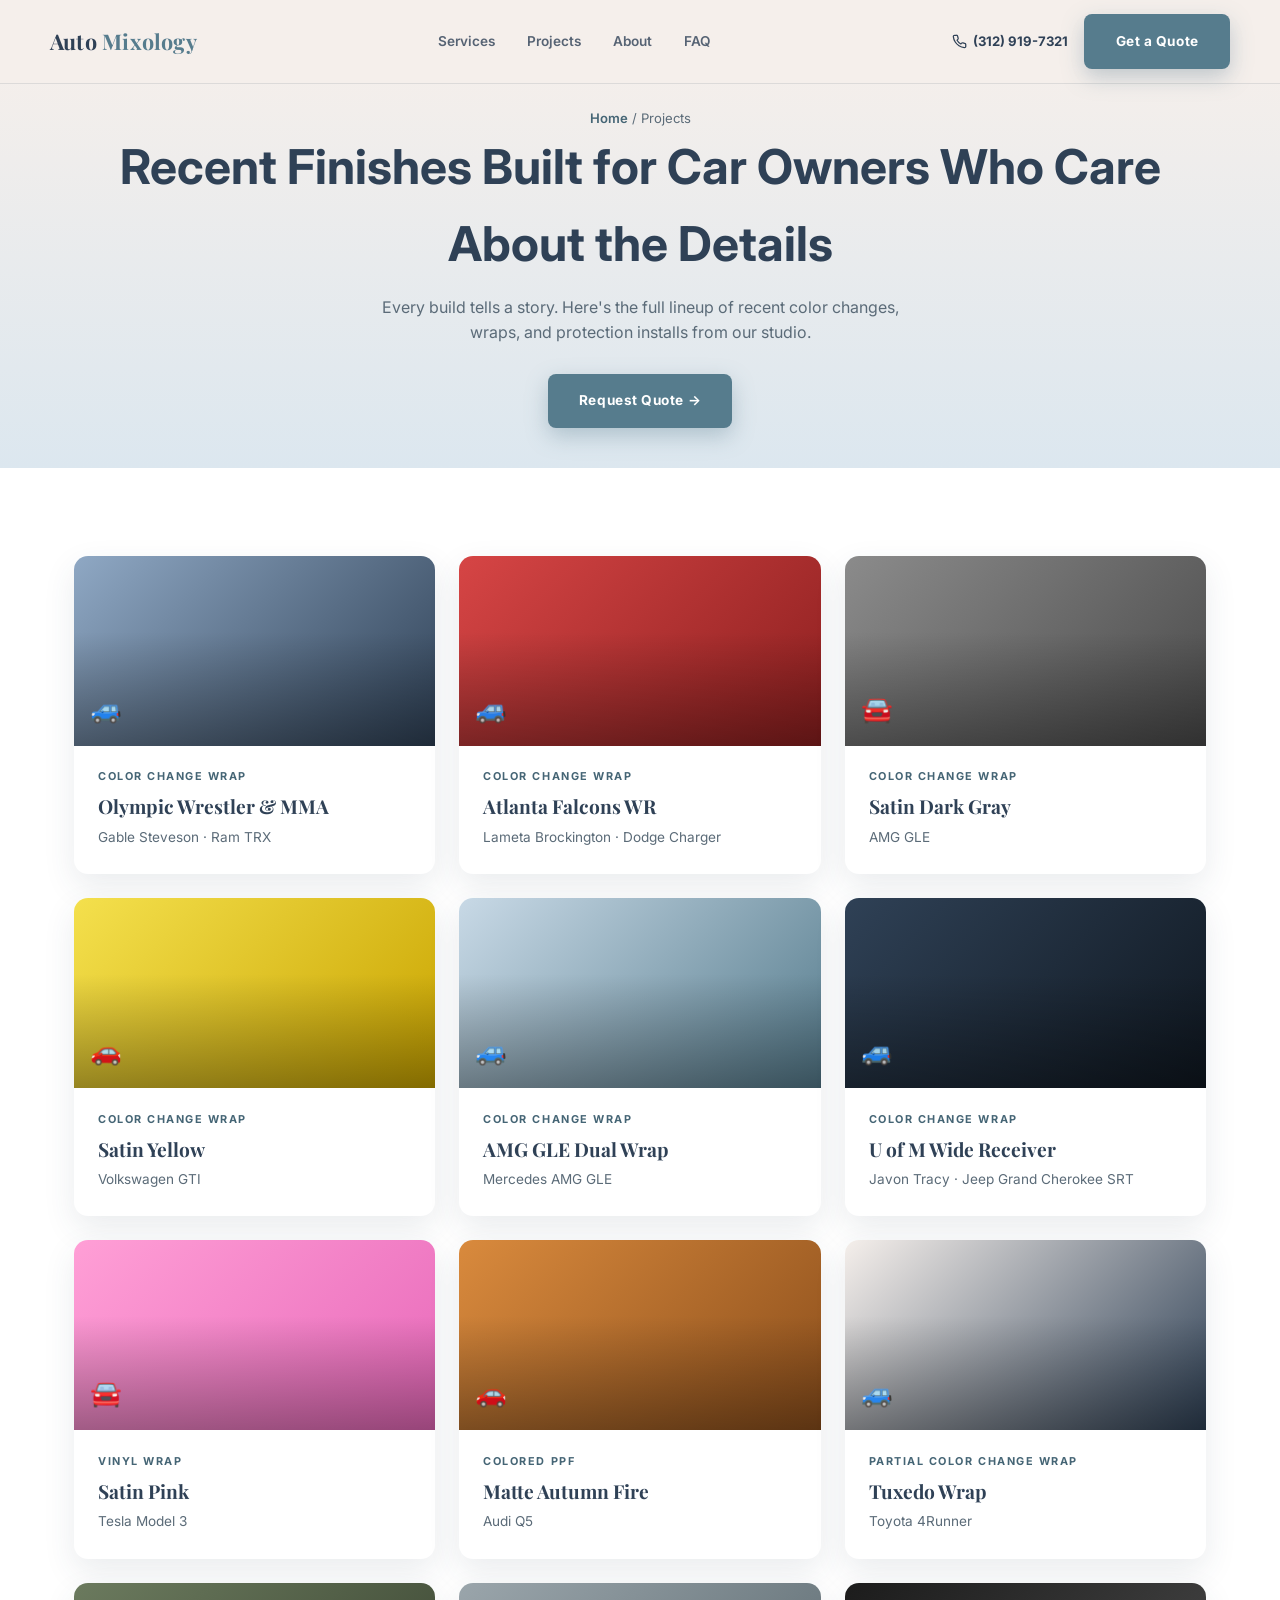
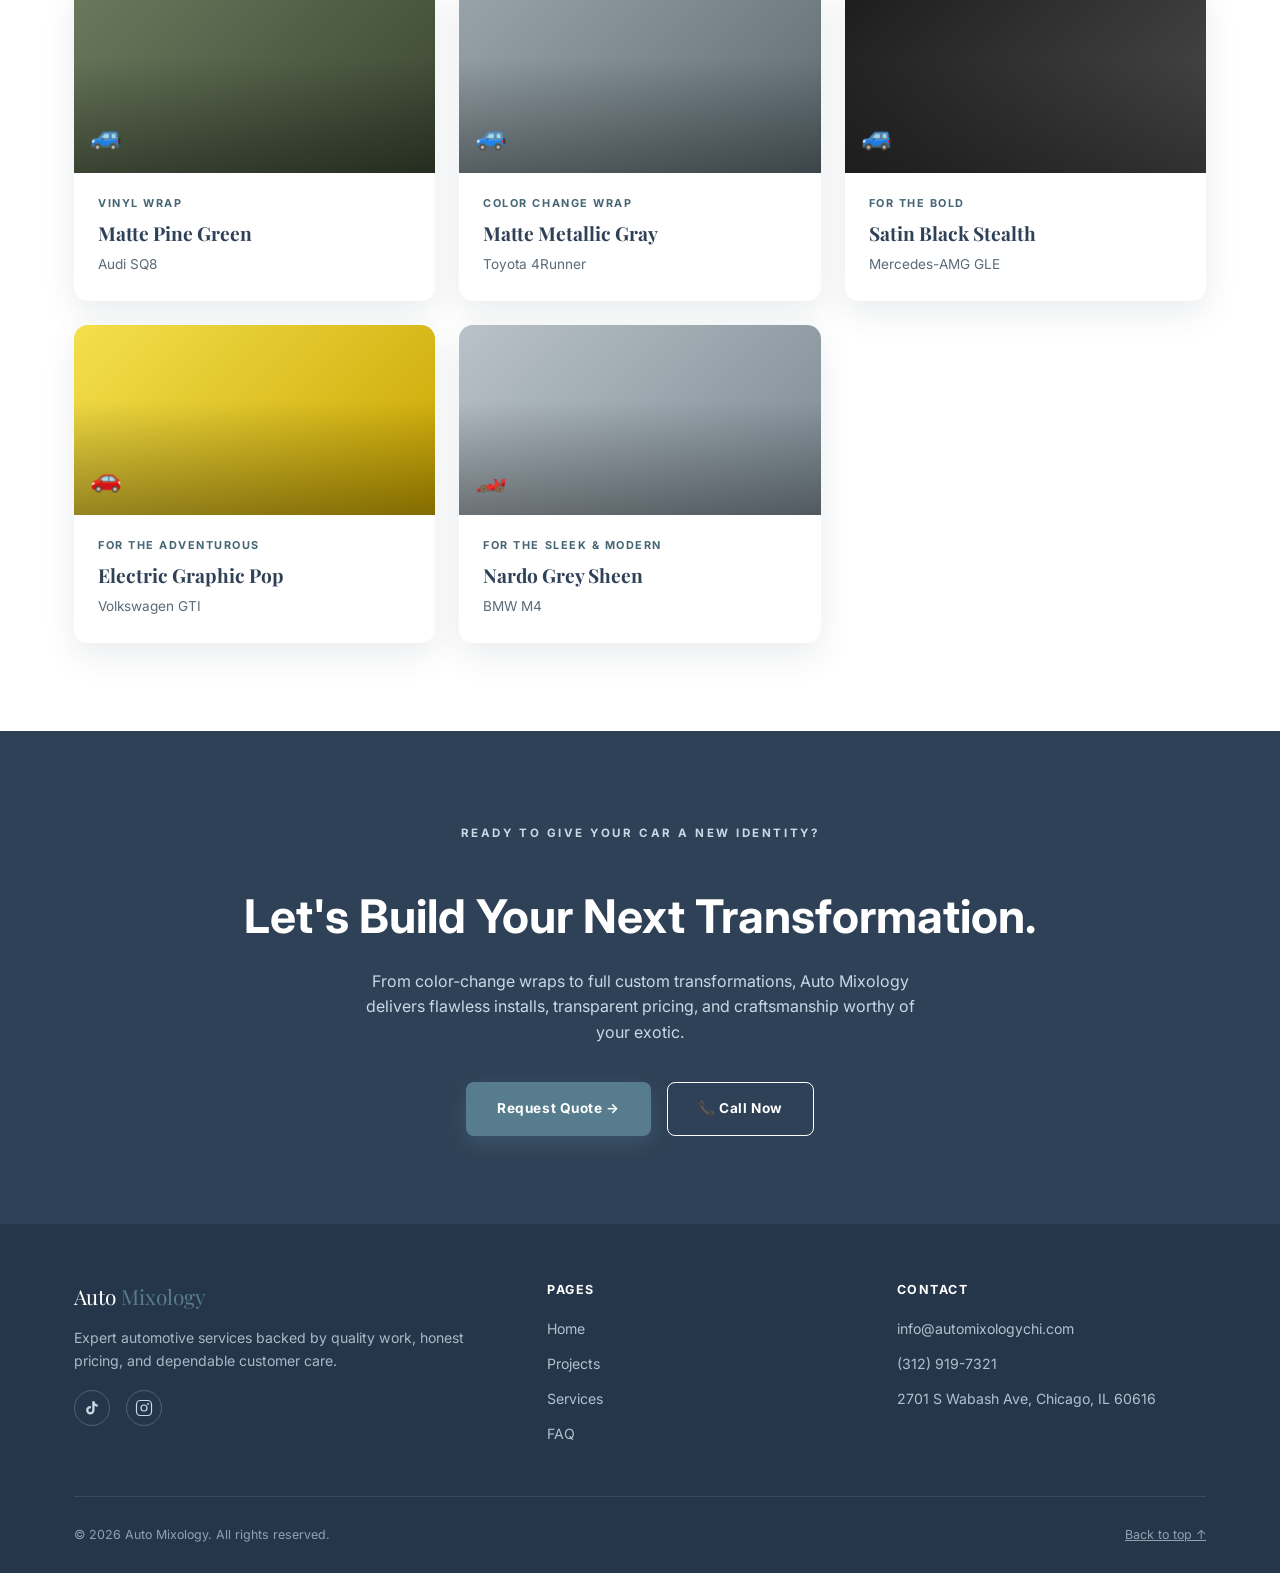
==== projects.html @ a9b752bf "Rebuild landing page to match real brand + add project gallery Replaces the dark neon-themed single " ====
<!DOCTYPE html>
<html lang="en">
<head>
<meta charset="UTF-8" />
<meta name="viewport" content="width=device-width, initial-scale=1.0" />
<title>Completed Projects — Auto Mixology | Chicago, IL</title>
<meta name="description" content="Browse Auto Mixology's completed vehicle transformations — vinyl wraps, colored PPF, chrome wraps, and paint protection film in Chicago, IL." />
<link rel="preconnect" href="https://fonts.googleapis.com" />
<link rel="preconnect" href="https://fonts.gstatic.com" crossorigin />
<link href="https://fonts.googleapis.com/css2?family=Playfair+Display:ital,wght@0,600;0,700;1,600&family=Inter:wght@400;500;600;700&display=swap" rel="stylesheet" />
<link rel="stylesheet" href="assets/style.css" />
</head>
<body>

<!-- ═══════════════════════════════ NAV ═══════════════════════════════ -->
<nav class="nav" aria-label="Main navigation">
  <div class="container nav__inner">
    <a href="index.html#top" class="nav__logo">Auto <span>Mixology</span></a>
    <div class="nav__links">
      <a href="index.html#services">Services</a>
      <a href="projects.html">Projects</a>
      <a href="index.html#about">About</a>
      <a href="index.html#faq">FAQ</a>
    </div>
    <div class="nav__actions">
      <a href="tel:+13129197321" class="nav__phone">
        <svg width="15" height="15" viewBox="0 0 24 24" fill="none" stroke="currentColor" stroke-width="2" stroke-linecap="round" stroke-linejoin="round"><path d="M22 16.92v3a2 2 0 0 1-2.18 2 19.79 19.79 0 0 1-8.63-3.07 19.5 19.5 0 0 1-6-6 19.79 19.79 0 0 1-3.07-8.67A2 2 0 0 1 4.11 2h3a2 2 0 0 1 2 1.72c.127.96.361 1.903.7 2.81a2 2 0 0 1-.45 2.11L8.09 9.91a16 16 0 0 0 6 6l1.27-1.27a2 2 0 0 1 2.11-.45c.907.339 1.85.573 2.81.7A2 2 0 0 1 22 16.92z"/></svg>
        <span>(312) 919-7321</span>
      </a>
      <a href="https://tally.so/r/Bz9Z1N" data-tally-open="Bz9Z1N" data-tally-layout="modal" data-tally-width="500" class="btn btn-primary">Get a Quote</a>
      <button class="nav__toggle" aria-label="Toggle menu">
        <svg width="24" height="24" viewBox="0 0 24 24" fill="none" stroke="currentColor" stroke-width="2" stroke-linecap="round"><line x1="3" y1="6" x2="21" y2="6"/><line x1="3" y1="12" x2="21" y2="12"/><line x1="3" y1="18" x2="21" y2="18"/></svg>
      </button>
    </div>
  </div>
  <div class="mobile-menu">
    <a href="index.html#services">Services</a>
    <a href="projects.html">Projects</a>
    <a href="index.html#about">About</a>
    <a href="index.html#faq">FAQ</a>
    <a href="tel:+13129197321">(312) 919-7321</a>
    <a href="https://tally.so/r/Bz9Z1N" data-tally-open="Bz9Z1N" data-tally-layout="modal" data-tally-width="500" class="btn btn-primary btn-block">Get a Quote</a>
  </div>
</nav>

<!-- ═══════════════════════════════ PAGE HEADER ═══════════════════════════════ -->
<header class="page-header">
  <div class="container">
    <p class="breadcrumb"><a href="index.html">Home</a> / Projects</p>
    <h1>Recent Finishes Built for Car Owners Who Care About the Details</h1>
    <p>Every build tells a story. Here's the full lineup of recent color changes, wraps, and protection installs from our studio.</p>
    <a href="https://tally.so/r/Bz9Z1N" data-tally-open="Bz9Z1N" data-tally-layout="modal" data-tally-width="500" class="btn btn-primary" style="margin-top:1.75rem;">Request Quote →</a>
  </div>
</header>

<!-- ═══════════════════════════════ FULL PROJECT GRID ═══════════════════════════════ -->
<section class="bg-white">
  <div class="container">
    <div class="projects__grid">

      <div class="project-card fade-up">
        <div class="project-card__swatch" style="background:linear-gradient(135deg,#8FA8C4,#2F4156);"><span class="project-card__tag-icon">🚙</span></div>
        <div class="project-card__body">
          <p class="project-card__eyebrow">Color Change Wrap</p>
          <h3 class="project-card__title">Olympic Wrestler &amp; MMA</h3>
          <p class="project-card__vehicle">Gable Steveson · Ram TRX</p>
        </div>
      </div>

      <div class="project-card fade-up">
        <div class="project-card__swatch" style="background:linear-gradient(135deg,#D64545,#8C1F1F);"><span class="project-card__tag-icon">🚙</span></div>
        <div class="project-card__body">
          <p class="project-card__eyebrow">Color Change Wrap</p>
          <h3 class="project-card__title">Atlanta Falcons WR</h3>
          <p class="project-card__vehicle">Lameta Brockington · Dodge Charger</p>
        </div>
      </div>

      <div class="project-card fade-up">
        <div class="project-card__swatch" style="background:linear-gradient(135deg,#8B8B8B,#4A4A4A);"><span class="project-card__tag-icon">🚘</span></div>
        <div class="project-card__body">
          <p class="project-card__eyebrow">Color Change Wrap</p>
          <h3 class="project-card__title">Satin Dark Gray</h3>
          <p class="project-card__vehicle">AMG GLE</p>
        </div>
      </div>

      <div class="project-card fade-up">
        <div class="project-card__swatch" style="background:linear-gradient(135deg,#F4E04D,#C9A400);"><span class="project-card__tag-icon">🚗</span></div>
        <div class="project-card__body">
          <p class="project-card__eyebrow">Color Change Wrap</p>
          <h3 class="project-card__title">Satin Yellow</h3>
          <p class="project-card__vehicle">Volkswagen GTI</p>
        </div>
      </div>

      <div class="project-card fade-up">
        <div class="project-card__swatch" style="background:linear-gradient(135deg,#C8D9E6,#567C8D);"><span class="project-card__tag-icon">🚙</span></div>
        <div class="project-card__body">
          <p class="project-card__eyebrow">Color Change Wrap</p>
          <h3 class="project-card__title">AMG GLE Dual Wrap</h3>
          <p class="project-card__vehicle">Mercedes AMG GLE</p>
        </div>
      </div>

      <div class="project-card fade-up">
        <div class="project-card__swatch" style="background:linear-gradient(135deg,#2F4156,#0F1720);"><span class="project-card__tag-icon">🚙</span></div>
        <div class="project-card__body">
          <p class="project-card__eyebrow">Color Change Wrap</p>
          <h3 class="project-card__title">U of M Wide Receiver</h3>
          <p class="project-card__vehicle">Javon Tracy · Jeep Grand Cherokee SRT</p>
        </div>
      </div>

      <div class="project-card fade-up">
        <div class="project-card__swatch" style="background:linear-gradient(135deg,#FF9FD6,#E869BA);"><span class="project-card__tag-icon">🚘</span></div>
        <div class="project-card__body">
          <p class="project-card__eyebrow">Vinyl Wrap</p>
          <h3 class="project-card__title">Satin Pink</h3>
          <p class="project-card__vehicle">Tesla Model 3</p>
        </div>
      </div>

      <div class="project-card fade-up">
        <div class="project-card__swatch" style="background:linear-gradient(135deg,#D98A3D,#8C4F1C);"><span class="project-card__tag-icon">🚗</span></div>
        <div class="project-card__body">
          <p class="project-card__eyebrow">Colored PPF</p>
          <h3 class="project-card__title">Matte Autumn Fire</h3>
          <p class="project-card__vehicle">Audi Q5</p>
        </div>
      </div>

      <div class="project-card fade-up">
        <div class="project-card__swatch" style="background:linear-gradient(135deg,#F5EFEB,#2F4156);"><span class="project-card__tag-icon">🚙</span></div>
        <div class="project-card__body">
          <p class="project-card__eyebrow">Partial Color Change Wrap</p>
          <h3 class="project-card__title">Tuxedo Wrap</h3>
          <p class="project-card__vehicle">Toyota 4Runner</p>
        </div>
      </div>

      <div class="project-card fade-up">
        <div class="project-card__swatch" style="background:linear-gradient(135deg,#6B7A5E,#3A4531);"><span class="project-card__tag-icon">🚙</span></div>
        <div class="project-card__body">
          <p class="project-card__eyebrow">Vinyl Wrap</p>
          <h3 class="project-card__title">Matte Pine Green</h3>
          <p class="project-card__vehicle">Audi SQ8</p>
        </div>
      </div>

      <div class="project-card fade-up">
        <div class="project-card__swatch" style="background:linear-gradient(135deg,#9AA5AB,#5C6A70);"><span class="project-card__tag-icon">🚙</span></div>
        <div class="project-card__body">
          <p class="project-card__eyebrow">Color Change Wrap</p>
          <h3 class="project-card__title">Matte Metallic Gray</h3>
          <p class="project-card__vehicle">Toyota 4Runner</p>
        </div>
      </div>

      <div class="project-card fade-up">
        <div class="project-card__swatch" style="background:linear-gradient(135deg,#1c1c1c,#4a4a4a);"><span class="project-card__tag-icon">🚙</span></div>
        <div class="project-card__body">
          <p class="project-card__eyebrow">For the Bold</p>
          <h3 class="project-card__title">Satin Black Stealth</h3>
          <p class="project-card__vehicle">Mercedes-AMG GLE</p>
        </div>
      </div>

      <div class="project-card fade-up">
        <div class="project-card__swatch" style="background:linear-gradient(135deg,#F4E04D,#C9A400);"><span class="project-card__tag-icon">🚗</span></div>
        <div class="project-card__body">
          <p class="project-card__eyebrow">For the Adventurous</p>
          <h3 class="project-card__title">Electric Graphic Pop</h3>
          <p class="project-card__vehicle">Volkswagen GTI</p>
        </div>
      </div>

      <div class="project-card fade-up">
        <div class="project-card__swatch" style="background:linear-gradient(135deg,#B9C2C8,#7C8A93);"><span class="project-card__tag-icon">🏎️</span></div>
        <div class="project-card__body">
          <p class="project-card__eyebrow">For the Sleek &amp; Modern</p>
          <h3 class="project-card__title">Nardo Grey Sheen</h3>
          <p class="project-card__vehicle">BMW M4</p>
        </div>
      </div>

    </div>
  </div>
</section>

<!-- ═══════════════════════════════ FINAL CTA ═══════════════════════════════ -->
<section class="final-cta">
  <div class="container">
    <p class="eyebrow eyebrow--on-dark fade-up">Ready to Give Your Car a New Identity?</p>
    <h2 class="fade-up">Let's Build Your Next Transformation.</h2>
    <p class="fade-up">From color-change wraps to full custom transformations, Auto Mixology delivers flawless installs, transparent pricing, and craftsmanship worthy of your exotic.</p>
    <div class="final-cta__actions fade-up">
      <a href="https://tally.so/r/Bz9Z1N" data-tally-open="Bz9Z1N" data-tally-layout="modal" data-tally-width="500" class="btn btn-primary">Request Quote →</a>
      <a href="tel:+13129197321" class="btn btn-outline--light">📞 Call Now</a>
    </div>
  </div>
</section>

<!-- ═══════════════════════════════ FOOTER ═══════════════════════════════ -->
<footer class="footer">
  <div class="container">
    <div class="footer__grid">
      <div>
        <div class="footer__logo">Auto <span>Mixology</span></div>
        <p>Expert automotive services backed by quality work, honest pricing, and dependable customer care.</p>
        <div class="footer__social">
          <a href="#" aria-label="Auto Mixology on TikTok">
            <svg width="16" height="18" viewBox="0 0 24 24" fill="currentColor"><path d="M19.59 6.69a4.83 4.83 0 01-3.77-4.25V2h-3.45v13.67a2.89 2.89 0 01-2.88 2.5 2.89 2.89 0 01-2.89-2.89 2.89 2.89 0 012.89-2.89c.28 0 .54.04.79.1V9.01a6.32 6.32 0 00-.79-.05 6.34 6.34 0 00-6.34 6.34 6.34 6.34 0 006.34 6.34 6.34 6.34 0 006.33-6.34V8.69a8.18 8.18 0 004.78 1.52V6.76a4.85 4.85 0 01-1.01-.07z"/></svg>
          </a>
          <a href="#" aria-label="Auto Mixology on Instagram">
            <svg width="18" height="18" viewBox="0 0 24 24" fill="none" stroke="currentColor" stroke-width="1.6" stroke-linecap="round" stroke-linejoin="round"><rect x="2" y="2" width="20" height="20" rx="5" ry="5"/><circle cx="12" cy="12" r="4"/><circle cx="17.5" cy="6.5" r="0.5" fill="currentColor"/></svg>
          </a>
        </div>
      </div>
      <div>
        <h4>Pages</h4>
        <ul>
          <li><a href="index.html#top">Home</a></li>
          <li><a href="projects.html">Projects</a></li>
          <li><a href="index.html#services">Services</a></li>
          <li><a href="index.html#faq">FAQ</a></li>
        </ul>
      </div>
      <div>
        <h4>Contact</h4>
        <ul>
          <li><a href="mailto:info@automixologychi.com">info@automixologychi.com</a></li>
          <li><a href="tel:+13129197321">(312) 919-7321</a></li>
          <li><a href="https://maps.google.com/?q=2701+S+Wabash+Ave,+Chicago,+IL+60616" target="_blank" rel="noopener">2701 S Wabash Ave, Chicago, IL 60616</a></li>
        </ul>
      </div>
    </div>
    <div class="footer__bottom">
      <span>© 2026 Auto Mixology. All rights reserved.</span>
      <a href="index.html#top">Back to top ↑</a>
    </div>
  </div>
</footer>

<script async src="https://tally.so/widgets/embed.js"></script>
<script src="assets/script.js"></script>
</body>
</html>
---- assets/style.css ----
/* ═══════════════════════════════════════════════════════════
   AUTO MIXOLOGY — SHARED STYLES
   Palette: Navy #2F4156 · Teal #567C8D · Beige #F5EFEB · Sky #C8D9E6
═══════════════════════════════════════════════════════════ */

:root {
  --navy:       #2F4156;
  --navy-2:     #26364A;
  --teal:       #567C8D;
  --teal-dark:  #456575;
  --beige:      #F5EFEB;
  --sky:        #C8D9E6;
  --sky-2:      #DCE7EF;
  --white:      #FFFFFF;
  --text:       #22303F;
  --text-muted: #5B6B78;
  --border:     rgba(47, 65, 86, 0.12);
  --radius:     14px;
  --radius-sm:  8px;
  --shadow:     0 12px 32px rgba(47, 65, 86, 0.10);
  --shadow-lg:  0 24px 60px rgba(47, 65, 86, 0.18);
  --transition: 0.25s ease;
}

* , *::before, *::after { box-sizing: border-box; margin: 0; padding: 0; }

html { scroll-behavior: smooth; }

body {
  background: var(--beige);
  color: var(--text);
  font-family: 'Inter', sans-serif;
  line-height: 1.6;
  overflow-x: hidden;
}

img { display: block; max-width: 100%; }
a { color: inherit; text-decoration: none; }
button { cursor: pointer; font-family: inherit; }
ul { list-style: none; }

.container {
  max-width: 1180px;
  margin: 0 auto;
  padding: 0 1.5rem;
}

.serif {
  font-family: 'Playfair Display', serif;
}

.eyebrow {
  display: inline-block;
  font-size: 0.72rem;
  font-weight: 700;
  letter-spacing: 0.22em;
  text-transform: uppercase;
  color: var(--teal-dark);
  margin-bottom: 0.9rem;
}

.eyebrow--on-dark { color: var(--sky); }

@media (prefers-reduced-motion: reduce) {
  *, *::before, *::after {
    animation-duration: 0.01ms !important;
    transition-duration: 0.01ms !important;
  }
  html { scroll-behavior: auto; }
}

/* ─── BUTTONS ──────────────────────────────────────────── */
.btn {
  display: inline-flex;
  align-items: center;
  justify-content: center;
  gap: 0.5rem;
  font-weight: 700;
  font-size: 0.85rem;
  letter-spacing: 0.04em;
  padding: 0.95rem 1.9rem;
  border-radius: var(--radius-sm);
  border: 1px solid transparent;
  transition: transform var(--transition), box-shadow var(--transition), background var(--transition), color var(--transition);
  white-space: nowrap;
}

.btn-primary {
  background: var(--teal);
  color: var(--white);
  box-shadow: 0 8px 22px rgba(86, 124, 141, 0.35);
}

.btn-primary:hover { background: var(--teal-dark); transform: translateY(-2px); box-shadow: 0 12px 28px rgba(86,124,141,0.42); }

.btn-outline {
  background: transparent;
  border-color: var(--navy);
  color: var(--navy);
}

.btn-outline:hover { background: var(--navy); color: var(--white); transform: translateY(-2px); }

.btn-outline--light {
  border-color: var(--white);
  color: var(--white);
}

.btn-outline--light:hover { background: var(--white); color: var(--navy); }

.btn-block { width: 100%; }

/* ─── NAV ──────────────────────────────────────────────── */
.nav {
  position: fixed;
  top: 0; left: 0; right: 0;
  z-index: 200;
  background: rgba(245, 239, 235, 0.9);
  backdrop-filter: blur(10px);
  -webkit-backdrop-filter: blur(10px);
  border-bottom: 1px solid var(--border);
}

.nav__inner {
  display: flex;
  align-items: center;
  justify-content: space-between;
  padding: 0.9rem 0;
}

.nav__logo {
  font-family: 'Playfair Display', serif;
  font-weight: 700;
  font-size: 1.35rem;
  color: var(--navy);
  letter-spacing: 0.01em;
}

.nav__logo span { color: var(--teal); }

.nav__links {
  display: flex;
  align-items: center;
  gap: 2rem;
}

.nav__links a:not(.btn) {
  font-size: 0.85rem;
  font-weight: 600;
  color: var(--navy);
  opacity: 0.8;
  transition: opacity var(--transition);
}

.nav__links a:not(.btn):hover { opacity: 1; }

.nav__actions {
  display: flex;
  align-items: center;
  gap: 1rem;
}

.nav__phone {
  display: flex;
  align-items: center;
  gap: 0.4rem;
  font-size: 0.82rem;
  font-weight: 700;
  color: var(--navy);
}

.nav__toggle {
  display: none;
  background: none;
  border: none;
  color: var(--navy);
}

@media (max-width: 860px) {
  .nav__links { display: none; }
  .nav__phone span { display: none; }
  .nav__toggle { display: block; }
}

.mobile-menu {
  display: none;
  flex-direction: column;
  gap: 1rem;
  padding: 1.25rem 1.5rem 1.75rem;
  background: var(--beige);
  border-bottom: 1px solid var(--border);
}

.mobile-menu.open { display: flex; }

.mobile-menu a:not(.btn) {
  font-weight: 600;
  color: var(--navy);
  font-size: 0.95rem;
}

/* ─── TOP STRIP ────────────────────────────────────────── */
.top-strip {
  background: var(--navy);
  color: var(--sky);
  text-align: center;
  font-size: 0.85rem;
  font-weight: 600;
  padding: 0.7rem 1.5rem;
  letter-spacing: 0.01em;
  margin-top: 60px;
}

.top-strip strong { color: var(--white); }

/* ─── HERO ─────────────────────────────────────────────── */
.hero {
  position: relative;
  padding: 5rem 0 4.5rem;
  background: linear-gradient(180deg, var(--beige) 0%, var(--sky-2) 100%);
  overflow: hidden;
  text-align: center;
}

.hero__inner { position: relative; z-index: 1; }

.hero h1 {
  font-size: clamp(2.3rem, 5.5vw, 4.2rem);
  font-weight: 700;
  color: var(--navy);
  line-height: 1.08;
  max-width: 900px;
  margin: 0 auto 1.25rem;
}

.hero h1 em {
  font-style: italic;
  color: var(--teal);
}

.hero__sub {
  font-size: clamp(1rem, 2vw, 1.2rem);
  color: var(--text-muted);
  max-width: 640px;
  margin: 0 auto 2.25rem;
}

.hero__actions {
  display: flex;
  align-items: center;
  justify-content: center;
  gap: 1rem;
  flex-wrap: wrap;
  margin-bottom: 3.5rem;
}

/* stats bar */
.stats {
  display: grid;
  grid-template-columns: repeat(3, 1fr);
  max-width: 720px;
  margin: 0 auto;
  border-top: 1px solid var(--border);
  padding-top: 2rem;
}

.stat { text-align: center; }

.stat__num {
  font-family: 'Playfair Display', serif;
  font-size: clamp(1.8rem, 4vw, 2.6rem);
  font-weight: 700;
  color: var(--navy);
}

.stat__label {
  font-size: 0.72rem;
  font-weight: 700;
  letter-spacing: 0.1em;
  text-transform: uppercase;
  color: var(--text-muted);
  margin-top: 0.35rem;
}

/* ─── SECTION SCAFFOLDING ──────────────────────────────── */
section { padding: 5.5rem 0; }

.section-head {
  text-align: center;
  max-width: 680px;
  margin: 0 auto 3.25rem;
}

.section-head h2 {
  font-size: clamp(1.8rem, 4vw, 2.6rem);
  color: var(--navy);
  font-weight: 700;
  line-height: 1.2;
}

.section-head p {
  color: var(--text-muted);
  margin-top: 1rem;
  font-size: 1.02rem;
}

.bg-white { background: var(--white); }
.bg-sky { background: var(--sky-2); }
.bg-navy { background: var(--navy); color: var(--sky); }
.bg-navy h2, .bg-navy h3 { color: var(--white); }

/* ─── SERVICES ─────────────────────────────────────────── */
.services__grid {
  display: grid;
  grid-template-columns: repeat(4, 1fr);
  gap: 1.5rem;
}

@media (max-width: 980px) { .services__grid { grid-template-columns: repeat(2, 1fr); } }
@media (max-width: 560px) { .services__grid { grid-template-columns: 1fr; } }

.service-card {
  background: var(--white);
  border-radius: var(--radius);
  padding: 2rem 1.6rem;
  box-shadow: var(--shadow);
  transition: transform var(--transition), box-shadow var(--transition);
}

.service-card:hover { transform: translateY(-6px); box-shadow: var(--shadow-lg); }

.service-card__swatch {
  height: 130px;
  border-radius: var(--radius-sm);
  margin-bottom: 1.4rem;
  display: flex;
  align-items: center;
  justify-content: center;
  font-size: 2.2rem;
}

.service-card h3 {
  font-size: 1.05rem;
  color: var(--navy);
  margin-bottom: 0.4rem;
}

.service-card__price {
  font-weight: 700;
  color: var(--teal-dark);
  font-size: 0.9rem;
  margin-bottom: 0.6rem;
}

.service-card p {
  font-size: 0.9rem;
  color: var(--text-muted);
  margin-bottom: 1rem;
}

.service-card a {
  font-size: 0.8rem;
  font-weight: 700;
  color: var(--navy);
  display: inline-flex;
  align-items: center;
  gap: 0.3rem;
}

/* ─── MIXOLOGIST APPROACH ──────────────────────────────── */
.approach {
  background: var(--navy);
  color: var(--sky);
}

.approach .section-head p { color: var(--sky); opacity: 0.85; }

.approach__grid {
  display: grid;
  grid-template-columns: 1fr 1fr;
  gap: 1.75rem;
  margin-top: 2.5rem;
}

@media (max-width: 760px) { .approach__grid { grid-template-columns: 1fr; } }

.approach-card {
  background: rgba(255,255,255,0.05);
  border: 1px solid rgba(255,255,255,0.12);
  border-radius: var(--radius);
  padding: 2.25rem;
}

.approach-card__tag {
  font-size: 0.72rem;
  font-weight: 700;
  letter-spacing: 0.18em;
  text-transform: uppercase;
  color: var(--teal);
  margin-bottom: 0.75rem;
}

.approach-card h3 {
  font-family: 'Playfair Display', serif;
  font-size: 1.5rem;
  color: var(--white);
  margin-bottom: 0.9rem;
}

.approach-card p { color: var(--sky); opacity: 0.9; font-size: 0.95rem; }

/* ─── PROJECTS ─────────────────────────────────────────── */
.projects__grid {
  display: grid;
  grid-template-columns: repeat(3, 1fr);
  gap: 1.5rem;
}

@media (max-width: 900px) { .projects__grid { grid-template-columns: repeat(2, 1fr); } }
@media (max-width: 560px) { .projects__grid { grid-template-columns: 1fr; } }

.project-card {
  background: var(--white);
  border-radius: var(--radius);
  overflow: hidden;
  box-shadow: var(--shadow);
  transition: transform var(--transition), box-shadow var(--transition);
}

.project-card:hover { transform: translateY(-6px); box-shadow: var(--shadow-lg); }

.project-card__swatch {
  height: 190px;
  display: flex;
  align-items: flex-end;
  padding: 1rem;
  position: relative;
}

.project-card__swatch::after {
  content: '';
  position: absolute;
  inset: 0;
  background: linear-gradient(180deg, rgba(0,0,0,0) 40%, rgba(0,0,0,0.35) 100%);
}

.project-card__tag-icon {
  position: relative;
  z-index: 1;
  color: rgba(255,255,255,0.9);
  font-size: 1.6rem;
}

.project-card__body { padding: 1.4rem 1.5rem 1.6rem; }

.project-card__eyebrow {
  font-size: 0.68rem;
  font-weight: 700;
  letter-spacing: 0.14em;
  text-transform: uppercase;
  color: var(--teal-dark);
  margin-bottom: 0.35rem;
}

.project-card__title {
  font-family: 'Playfair Display', serif;
  font-size: 1.2rem;
  color: var(--navy);
  margin-bottom: 0.3rem;
}

.project-card__vehicle {
  font-size: 0.85rem;
  color: var(--text-muted);
}

.projects__cta { text-align: center; margin-top: 3rem; }

/* ─── TRANSFORMATION / MID CTA ─────────────────────────── */
.mid-cta {
  background: var(--teal);
  color: var(--white);
  text-align: center;
}

.mid-cta .eyebrow { color: var(--sky); }

.mid-cta h2 {
  font-size: clamp(1.7rem, 4vw, 2.6rem);
  max-width: 720px;
  margin: 0 auto 1.1rem;
  color: var(--white);
}

.mid-cta p {
  max-width: 620px;
  margin: 0 auto 2rem;
  opacity: 0.92;
}

/* ─── TESTIMONIALS ─────────────────────────────────────── */
.testimonials__grid {
  display: grid;
  grid-template-columns: repeat(3, 1fr);
  gap: 1.5rem;
}

@media (max-width: 900px) { .testimonials__grid { grid-template-columns: repeat(2, 1fr); } }
@media (max-width: 620px) { .testimonials__grid { grid-template-columns: 1fr; } }

.testimonial-card {
  background: var(--white);
  border-radius: var(--radius);
  padding: 1.75rem;
  box-shadow: var(--shadow);
}

.testimonial-card__stars { color: var(--teal); margin-bottom: 0.75rem; letter-spacing: 0.15em; }

.testimonial-card p.quote {
  font-size: 0.92rem;
  color: var(--text);
  margin-bottom: 1.1rem;
  font-style: italic;
}

.testimonial-card__name {
  font-weight: 700;
  font-size: 0.88rem;
  color: var(--navy);
}

.testimonial-card__vehicle {
  font-size: 0.78rem;
  color: var(--text-muted);
}

/* ─── OWNER / STORY ────────────────────────────────────── */
.owner {
  display: grid;
  grid-template-columns: 0.85fr 1.15fr;
  gap: 3.5rem;
  align-items: center;
}

@media (max-width: 800px) { .owner { grid-template-columns: 1fr; gap: 2.25rem; } }

.owner__photo {
  aspect-ratio: 4/5;
  border-radius: var(--radius);
  background: linear-gradient(160deg, var(--sky) 0%, var(--teal) 100%);
  display: flex;
  align-items: center;
  justify-content: center;
  color: rgba(255,255,255,0.85);
  font-size: 3rem;
  box-shadow: var(--shadow);
}

.owner__body h2 { margin-bottom: 1rem; }

.owner__body p {
  color: var(--text-muted);
  margin-bottom: 1.1rem;
  font-size: 1rem;
}

.owner__body p:last-child { margin-bottom: 0; }

/* ─── FAQ ──────────────────────────────────────────────── */
.faq {
  max-width: 780px;
  margin: 0 auto;
}

.faq-item {
  border-bottom: 1px solid var(--border);
}

.faq-item__q {
  width: 100%;
  display: flex;
  align-items: center;
  justify-content: space-between;
  gap: 1rem;
  background: none;
  border: none;
  text-align: left;
  padding: 1.35rem 0.25rem;
  font-weight: 700;
  font-size: 1rem;
  color: var(--navy);
}

.faq-item__icon {
  flex-shrink: 0;
  width: 22px;
  height: 22px;
  display: flex;
  align-items: center;
  justify-content: center;
  color: var(--teal);
  transition: transform var(--transition);
}

.faq-item.open .faq-item__icon { transform: rotate(45deg); }

.faq-item__a {
  max-height: 0;
  overflow: hidden;
  transition: max-height 0.3s ease, padding var(--transition);
  color: var(--text-muted);
  font-size: 0.94rem;
  padding: 0 0.25rem;
}

.faq-item.open .faq-item__a {
  max-height: 220px;
  padding: 0 0.25rem 1.35rem;
}

/* ─── FINAL CTA ────────────────────────────────────────── */
.final-cta {
  background: var(--navy);
  color: var(--white);
  text-align: center;
}

.final-cta h2 { color: var(--white); font-size: clamp(1.9rem, 4.5vw, 2.9rem); margin-bottom: 1rem; }
.final-cta p { color: var(--sky); max-width: 560px; margin: 0 auto 2.25rem; }

.final-cta__actions {
  display: flex;
  align-items: center;
  justify-content: center;
  gap: 1rem;
  flex-wrap: wrap;
}

/* ─── FOOTER ───────────────────────────────────────────── */
.footer {
  background: var(--navy-2);
  color: var(--sky);
  padding: 3.5rem 0 1.75rem;
}

.footer__grid {
  display: grid;
  grid-template-columns: 1.4fr 1fr 1fr;
  gap: 2.5rem;
  padding-bottom: 2.5rem;
  border-bottom: 1px solid rgba(255,255,255,0.1);
}

@media (max-width: 700px) { .footer__grid { grid-template-columns: 1fr; gap: 2rem; } }

.footer__logo {
  font-family: 'Playfair Display', serif;
  font-size: 1.3rem;
  color: var(--white);
  margin-bottom: 0.9rem;
}

.footer__logo span { color: var(--teal); }

.footer p { font-size: 0.88rem; opacity: 0.8; margin-bottom: 0.5rem; }

.footer h4 {
  color: var(--white);
  font-size: 0.78rem;
  letter-spacing: 0.12em;
  text-transform: uppercase;
  margin-bottom: 1rem;
}

.footer ul li { margin-bottom: 0.6rem; }
.footer ul a { font-size: 0.88rem; opacity: 0.85; transition: opacity var(--transition); }
.footer ul a:hover { opacity: 1; }

.footer__social { display: flex; gap: 1rem; margin-top: 1.1rem; }
.footer__social a {
  width: 36px; height: 36px;
  display: flex; align-items: center; justify-content: center;
  border: 1px solid rgba(255,255,255,0.2);
  border-radius: 50%;
  transition: background var(--transition), border-color var(--transition);
}
.footer__social a:hover { background: var(--teal); border-color: var(--teal); }

.footer__bottom {
  display: flex;
  align-items: center;
  justify-content: space-between;
  flex-wrap: wrap;
  gap: 0.75rem;
  padding-top: 1.75rem;
  font-size: 0.78rem;
  opacity: 0.65;
}

.footer__bottom a { opacity: 1; text-decoration: underline; }

/* ─── PAGE HEADER (projects.html) ─────────────────────── */
.page-header {
  padding: 3rem 0 2.5rem;
  text-align: center;
  background: linear-gradient(180deg, var(--beige) 0%, var(--sky-2) 100%);
  margin-top: 60px;
}

.page-header h1 { color: var(--navy); font-size: clamp(2rem, 5vw, 3rem); margin-bottom: 0.75rem; }
.page-header p { color: var(--text-muted); max-width: 560px; margin: 0 auto; }

.breadcrumb {
  font-size: 0.82rem;
  color: var(--text-muted);
  margin-bottom: 1.25rem;
}
.breadcrumb a { color: var(--teal-dark); font-weight: 600; }

/* ─── FADE-UP ANIM ─────────────────────────────────────── */
.fade-up {
  opacity: 0;
  transform: translateY(24px);
  transition: opacity 0.6s ease, transform 0.6s ease;
}
.fade-up.visible { opacity: 1; transform: translateY(0); }
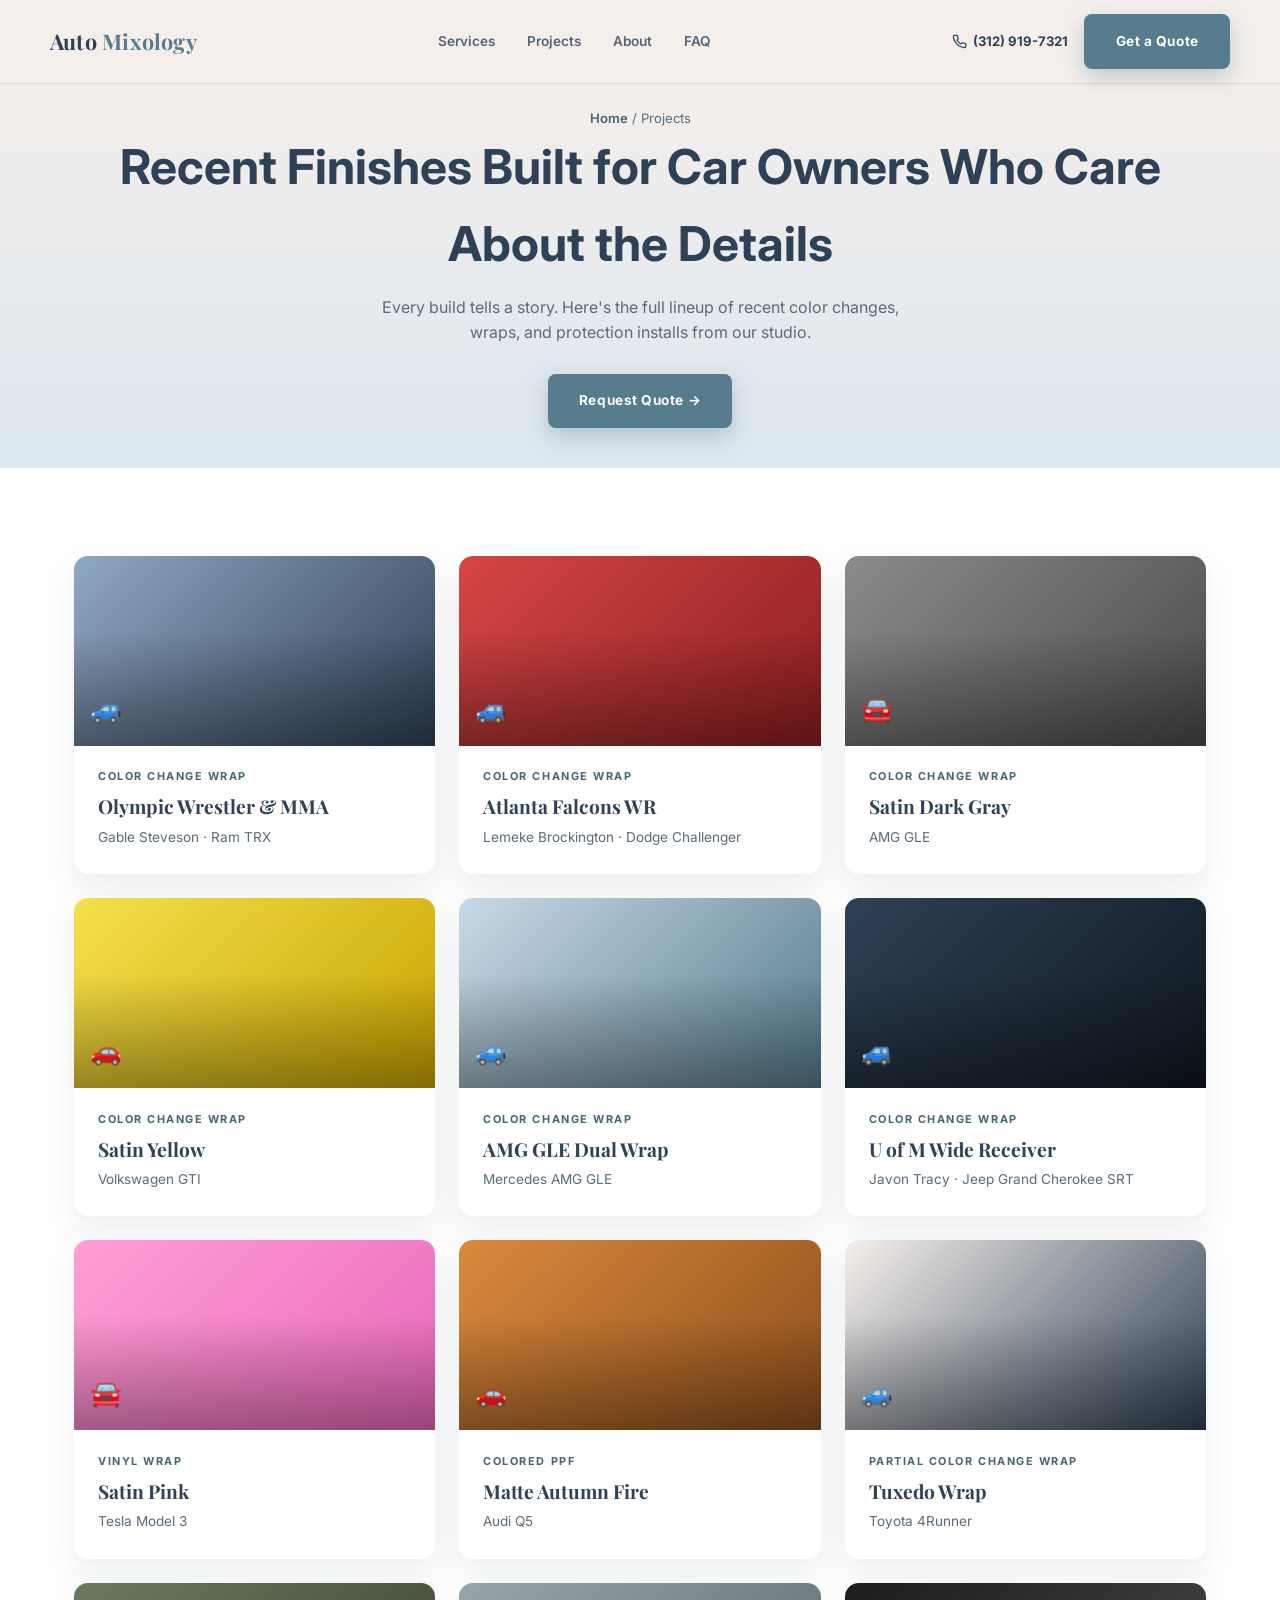
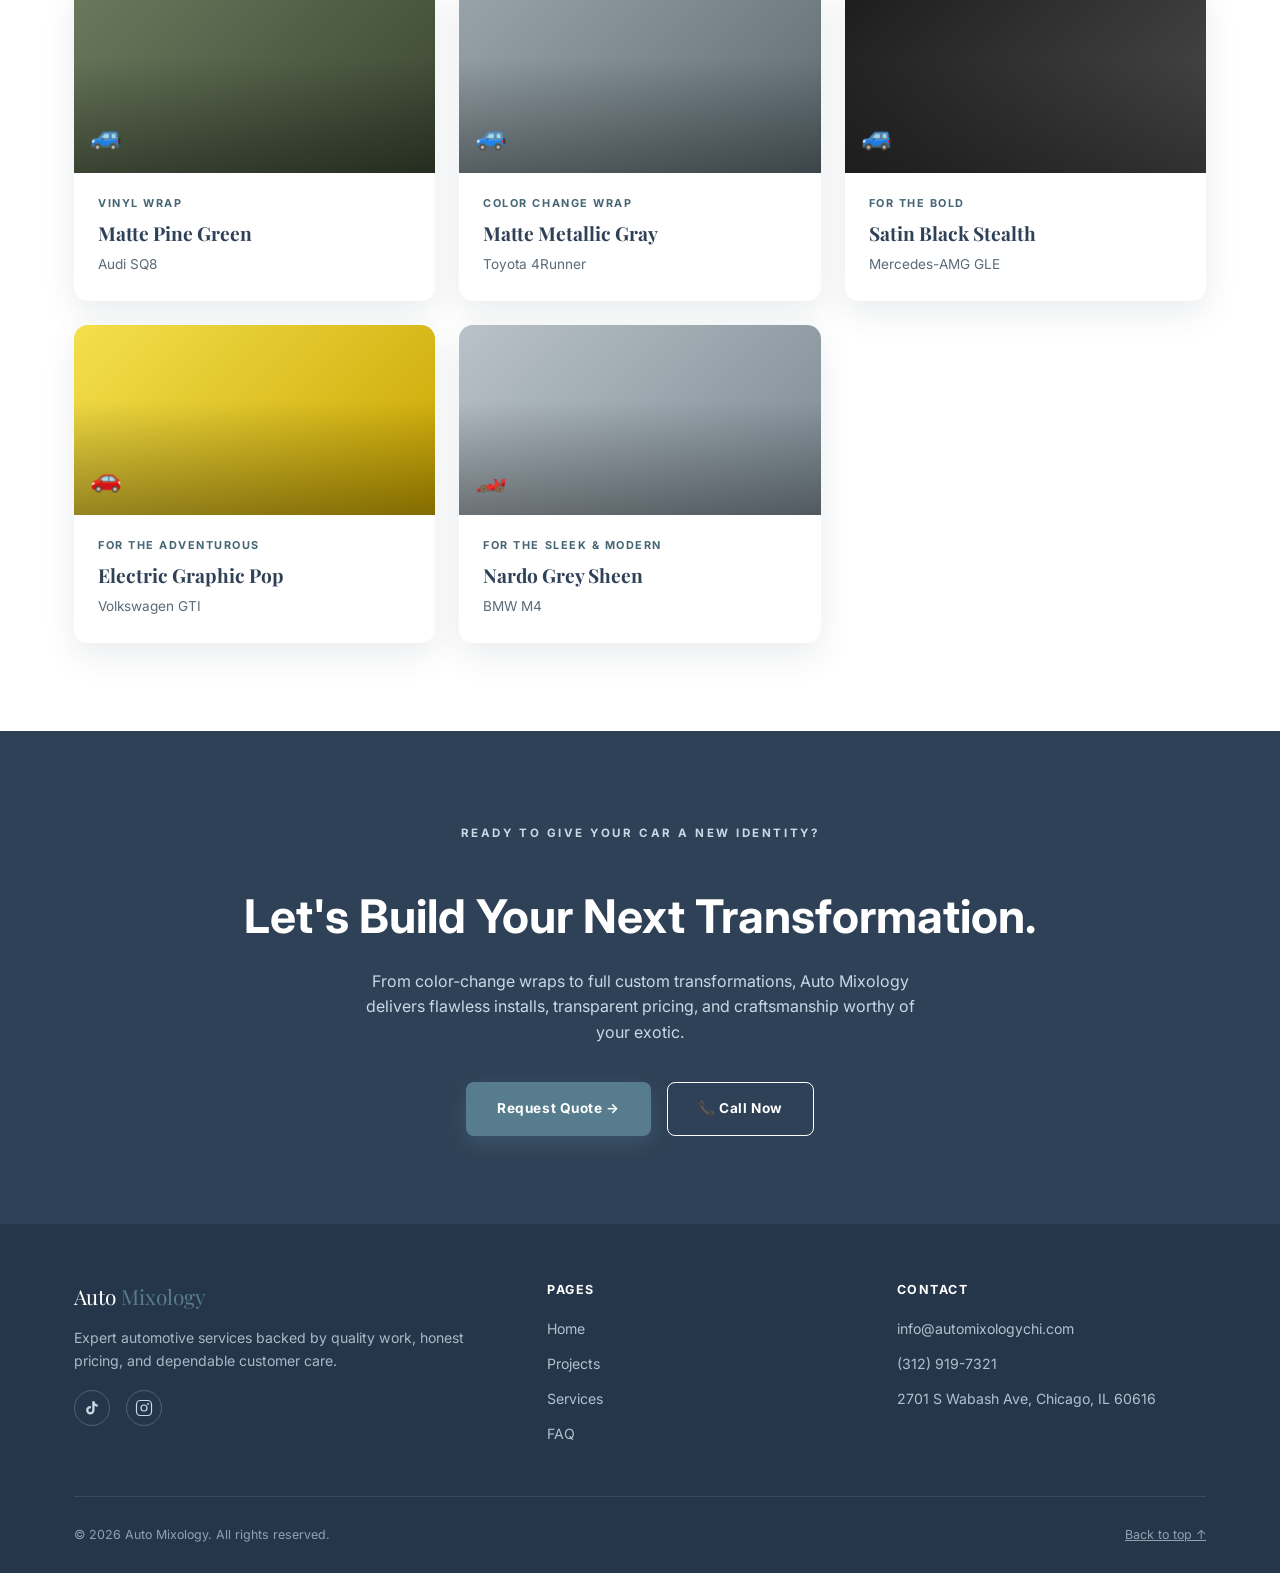
==== commit 414ee9bc: "Replace placeholder testimonials with real client reviews Swaps the three placeholder testimonial ca" ====
--- a/projects.html
+++ b/projects.html
@@ -72,7 +72,7 @@
         <div class="project-card__body">
           <p class="project-card__eyebrow">Color Change Wrap</p>
           <h3 class="project-card__title">Atlanta Falcons WR</h3>
-          <p class="project-card__vehicle">Lameta Brockington · Dodge Charger</p>
+          <p class="project-card__vehicle">Lemeke Brockington · Dodge Challenger</p>
         </div>
       </div>
 
--- a/assets/style.css
+++ b/assets/style.css
@@ -517,6 +517,19 @@
 
 .testimonial-card__stars { color: var(--teal); margin-bottom: 0.75rem; letter-spacing: 0.15em; }
 
+.testimonial-card__badge {
+  display: inline-block;
+  font-size: 0.66rem;
+  font-weight: 700;
+  letter-spacing: 0.1em;
+  text-transform: uppercase;
+  color: var(--teal-dark);
+  background: var(--sky-2);
+  padding: 0.28rem 0.6rem;
+  border-radius: 100px;
+  margin-bottom: 0.6rem;
+}
+
 .testimonial-card p.quote {
   font-size: 0.92rem;
   color: var(--text);
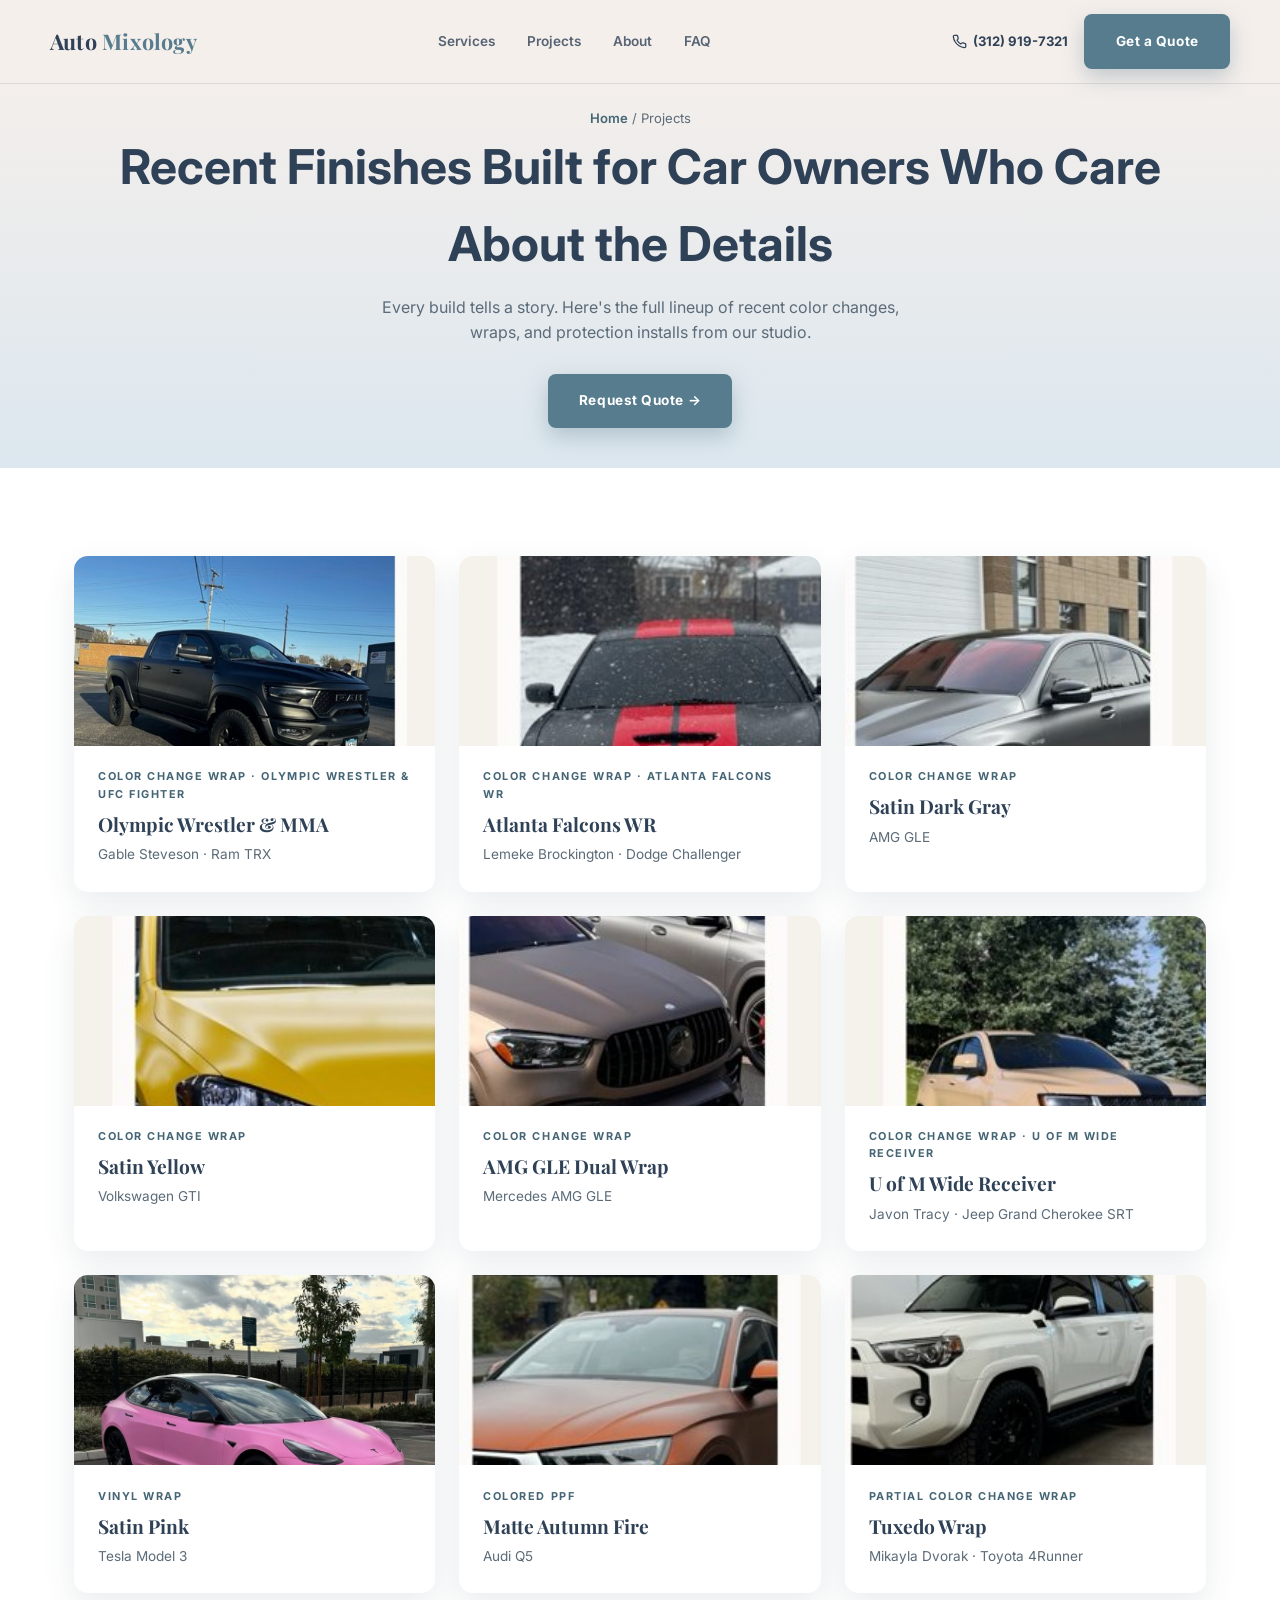
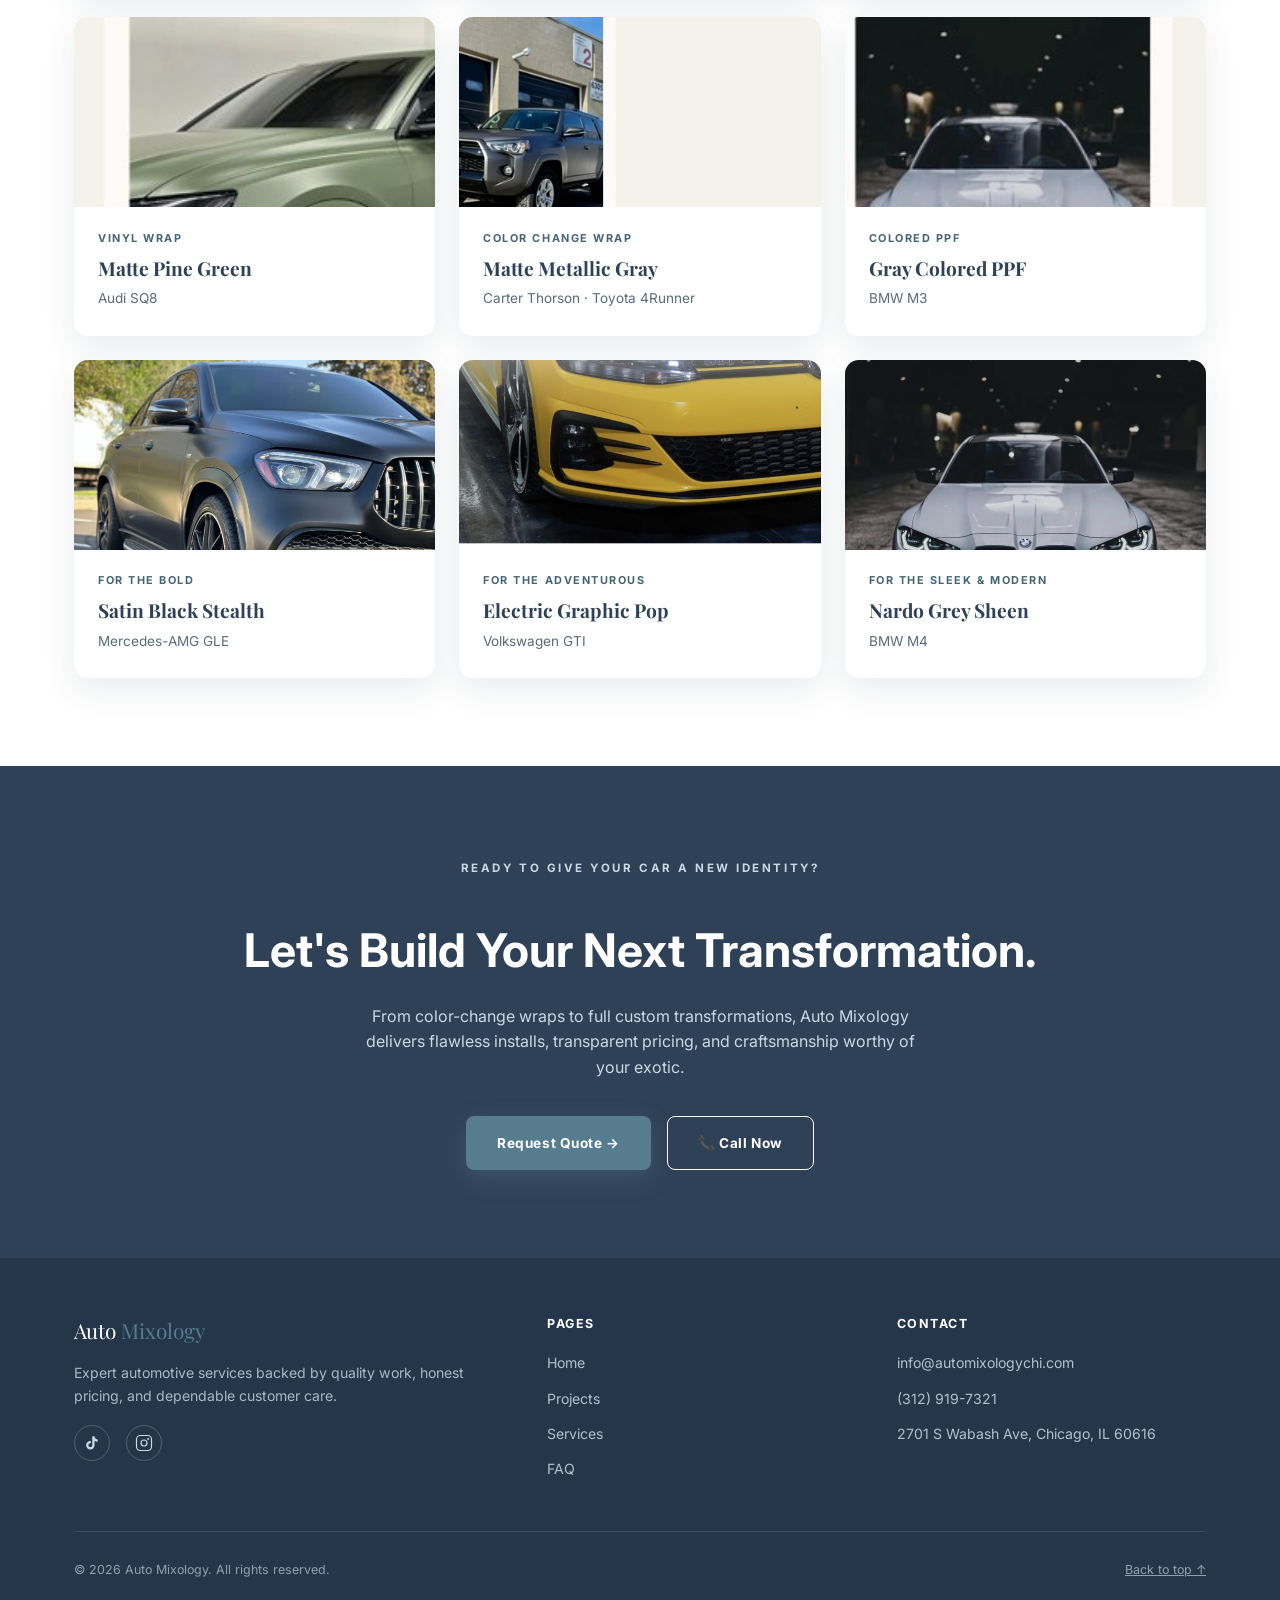
==== commit dfd36bf8: "Add real project and testimonial photos throughout the site Extracts and crops actual client/project" ====
--- a/projects.html
+++ b/projects.html
@@ -59,25 +59,25 @@
     <div class="projects__grid">
 
       <div class="project-card fade-up">
-        <div class="project-card__swatch" style="background:linear-gradient(135deg,#8FA8C4,#2F4156);"><span class="project-card__tag-icon">🚙</span></div>
-        <div class="project-card__body">
-          <p class="project-card__eyebrow">Color Change Wrap</p>
+        <div class="project-card__swatch"><img src="images/gable-ram-trx.jpg" alt="Gable Steveson's Ram TRX color change wrap" loading="lazy" /></div>
+        <div class="project-card__body">
+          <p class="project-card__eyebrow">Color Change Wrap · Olympic Wrestler &amp; UFC Fighter</p>
           <h3 class="project-card__title">Olympic Wrestler &amp; MMA</h3>
           <p class="project-card__vehicle">Gable Steveson · Ram TRX</p>
         </div>
       </div>
 
       <div class="project-card fade-up">
-        <div class="project-card__swatch" style="background:linear-gradient(135deg,#D64545,#8C1F1F);"><span class="project-card__tag-icon">🚙</span></div>
-        <div class="project-card__body">
-          <p class="project-card__eyebrow">Color Change Wrap</p>
+        <div class="project-card__swatch"><img src="images/lemeke-challenger.jpg" alt="Satin black wrap with red stripes on Lemeke Brockington's Dodge Challenger" loading="lazy" /></div>
+        <div class="project-card__body">
+          <p class="project-card__eyebrow">Color Change Wrap · Atlanta Falcons WR</p>
           <h3 class="project-card__title">Atlanta Falcons WR</h3>
           <p class="project-card__vehicle">Lemeke Brockington · Dodge Challenger</p>
         </div>
       </div>
 
       <div class="project-card fade-up">
-        <div class="project-card__swatch" style="background:linear-gradient(135deg,#8B8B8B,#4A4A4A);"><span class="project-card__tag-icon">🚘</span></div>
+        <div class="project-card__swatch"><img src="images/satin-dark-gray-gle.jpg" alt="Satin dark gray wrap on a Mercedes AMG GLE" loading="lazy" /></div>
         <div class="project-card__body">
           <p class="project-card__eyebrow">Color Change Wrap</p>
           <h3 class="project-card__title">Satin Dark Gray</h3>
@@ -86,7 +86,7 @@
       </div>
 
       <div class="project-card fade-up">
-        <div class="project-card__swatch" style="background:linear-gradient(135deg,#F4E04D,#C9A400);"><span class="project-card__tag-icon">🚗</span></div>
+        <div class="project-card__swatch"><img src="images/satin-yellow-gti.jpg" alt="Satin yellow wrap on a Volkswagen GTI" loading="lazy" /></div>
         <div class="project-card__body">
           <p class="project-card__eyebrow">Color Change Wrap</p>
           <h3 class="project-card__title">Satin Yellow</h3>
@@ -95,7 +95,7 @@
       </div>
 
       <div class="project-card fade-up">
-        <div class="project-card__swatch" style="background:linear-gradient(135deg,#C8D9E6,#567C8D);"><span class="project-card__tag-icon">🚙</span></div>
+        <div class="project-card__swatch"><img src="images/amg-gle-dual-wrap.jpg" alt="Two Mercedes AMG GLEs with matching color change wraps" loading="lazy" /></div>
         <div class="project-card__body">
           <p class="project-card__eyebrow">Color Change Wrap</p>
           <h3 class="project-card__title">AMG GLE Dual Wrap</h3>
@@ -104,16 +104,16 @@
       </div>
 
       <div class="project-card fade-up">
-        <div class="project-card__swatch" style="background:linear-gradient(135deg,#2F4156,#0F1720);"><span class="project-card__tag-icon">🚙</span></div>
-        <div class="project-card__body">
-          <p class="project-card__eyebrow">Color Change Wrap</p>
+        <div class="project-card__swatch"><img src="images/javon-jeep-srt.jpg" alt="Gloss desert tan wrap with black stripes on Javon Tracy's Jeep Grand Cherokee SRT" loading="lazy" /></div>
+        <div class="project-card__body">
+          <p class="project-card__eyebrow">Color Change Wrap · U of M Wide Receiver</p>
           <h3 class="project-card__title">U of M Wide Receiver</h3>
           <p class="project-card__vehicle">Javon Tracy · Jeep Grand Cherokee SRT</p>
         </div>
       </div>
 
       <div class="project-card fade-up">
-        <div class="project-card__swatch" style="background:linear-gradient(135deg,#FF9FD6,#E869BA);"><span class="project-card__tag-icon">🚘</span></div>
+        <div class="project-card__swatch"><img src="images/satin-pink-tesla.jpg" alt="Satin pink wrap on a Tesla Model 3" loading="lazy" /></div>
         <div class="project-card__body">
           <p class="project-card__eyebrow">Vinyl Wrap</p>
           <h3 class="project-card__title">Satin Pink</h3>
@@ -122,7 +122,7 @@
       </div>
 
       <div class="project-card fade-up">
-        <div class="project-card__swatch" style="background:linear-gradient(135deg,#D98A3D,#8C4F1C);"><span class="project-card__tag-icon">🚗</span></div>
+        <div class="project-card__swatch"><img src="images/matte-autumn-fire-q5.jpg" alt="Matte copper wrap on an Audi Q5" loading="lazy" /></div>
         <div class="project-card__body">
           <p class="project-card__eyebrow">Colored PPF</p>
           <h3 class="project-card__title">Matte Autumn Fire</h3>
@@ -131,16 +131,16 @@
       </div>
 
       <div class="project-card fade-up">
-        <div class="project-card__swatch" style="background:linear-gradient(135deg,#F5EFEB,#2F4156);"><span class="project-card__tag-icon">🚙</span></div>
+        <div class="project-card__swatch"><img src="images/tuxedo-wrap-4runner.jpg" alt="Mikayla Dvorak's Toyota 4Runner tuxedo wrap" loading="lazy" /></div>
         <div class="project-card__body">
           <p class="project-card__eyebrow">Partial Color Change Wrap</p>
           <h3 class="project-card__title">Tuxedo Wrap</h3>
-          <p class="project-card__vehicle">Toyota 4Runner</p>
-        </div>
-      </div>
-
-      <div class="project-card fade-up">
-        <div class="project-card__swatch" style="background:linear-gradient(135deg,#6B7A5E,#3A4531);"><span class="project-card__tag-icon">🚙</span></div>
+          <p class="project-card__vehicle">Mikayla Dvorak · Toyota 4Runner</p>
+        </div>
+      </div>
+
+      <div class="project-card fade-up">
+        <div class="project-card__swatch"><img src="images/matte-pine-green-sq8.jpg" alt="Matte pine green wrap on an Audi SQ8" loading="lazy" /></div>
         <div class="project-card__body">
           <p class="project-card__eyebrow">Vinyl Wrap</p>
           <h3 class="project-card__title">Matte Pine Green</h3>
@@ -149,16 +149,25 @@
       </div>
 
       <div class="project-card fade-up">
-        <div class="project-card__swatch" style="background:linear-gradient(135deg,#9AA5AB,#5C6A70);"><span class="project-card__tag-icon">🚙</span></div>
+        <div class="project-card__swatch"><img src="images/metallic-gray-4runner.jpg" alt="Carter Thorson's Toyota 4Runner, matte metallic gray" loading="lazy" /></div>
         <div class="project-card__body">
           <p class="project-card__eyebrow">Color Change Wrap</p>
           <h3 class="project-card__title">Matte Metallic Gray</h3>
-          <p class="project-card__vehicle">Toyota 4Runner</p>
-        </div>
-      </div>
-
-      <div class="project-card fade-up">
-        <div class="project-card__swatch" style="background:linear-gradient(135deg,#1c1c1c,#4a4a4a);"><span class="project-card__tag-icon">🚙</span></div>
+          <p class="project-card__vehicle">Carter Thorson · Toyota 4Runner</p>
+        </div>
+      </div>
+
+      <div class="project-card fade-up">
+        <div class="project-card__swatch"><img src="images/gray-ppf-bmw-m3.jpg" alt="Gray colored paint protection film on a BMW M3" loading="lazy" /></div>
+        <div class="project-card__body">
+          <p class="project-card__eyebrow">Colored PPF</p>
+          <h3 class="project-card__title">Gray Colored PPF</h3>
+          <p class="project-card__vehicle">BMW M3</p>
+        </div>
+      </div>
+
+      <div class="project-card fade-up">
+        <div class="project-card__swatch"><img src="images/satin-black-stealth-gle.jpg" alt="Satin black stealth wrap on a Mercedes-AMG GLE" loading="lazy" /></div>
         <div class="project-card__body">
           <p class="project-card__eyebrow">For the Bold</p>
           <h3 class="project-card__title">Satin Black Stealth</h3>
@@ -167,7 +176,7 @@
       </div>
 
       <div class="project-card fade-up">
-        <div class="project-card__swatch" style="background:linear-gradient(135deg,#F4E04D,#C9A400);"><span class="project-card__tag-icon">🚗</span></div>
+        <div class="project-card__swatch"><img src="images/electric-graphic-pop-gti.jpg" alt="Electric yellow graphic wrap on a Volkswagen GTI" loading="lazy" /></div>
         <div class="project-card__body">
           <p class="project-card__eyebrow">For the Adventurous</p>
           <h3 class="project-card__title">Electric Graphic Pop</h3>
@@ -176,7 +185,7 @@
       </div>
 
       <div class="project-card fade-up">
-        <div class="project-card__swatch" style="background:linear-gradient(135deg,#B9C2C8,#7C8A93);"><span class="project-card__tag-icon">🏎️</span></div>
+        <div class="project-card__swatch"><img src="images/nardo-grey-sheen-bmw.jpg" alt="Nardo grey wrap on a BMW M4" loading="lazy" /></div>
         <div class="project-card__body">
           <p class="project-card__eyebrow">For the Sleek &amp; Modern</p>
           <h3 class="project-card__title">Nardo Grey Sheen</h3>
--- a/assets/style.css
+++ b/assets/style.css
@@ -333,10 +333,14 @@
   height: 130px;
   border-radius: var(--radius-sm);
   margin-bottom: 1.4rem;
-  display: flex;
-  align-items: center;
-  justify-content: center;
-  font-size: 2.2rem;
+  overflow: hidden;
+}
+
+.service-card__swatch img {
+  width: 100%;
+  height: 100%;
+  object-fit: cover;
+  object-position: center 35%;
 }
 
 .service-card h3 {
@@ -431,25 +435,19 @@
 
 .project-card__swatch {
   height: 190px;
-  display: flex;
-  align-items: flex-end;
-  padding: 1rem;
+  overflow: hidden;
   position: relative;
 }
 
-.project-card__swatch::after {
-  content: '';
-  position: absolute;
-  inset: 0;
-  background: linear-gradient(180deg, rgba(0,0,0,0) 40%, rgba(0,0,0,0.35) 100%);
-}
-
-.project-card__tag-icon {
-  position: relative;
-  z-index: 1;
-  color: rgba(255,255,255,0.9);
-  font-size: 1.6rem;
-}
+.project-card__swatch img {
+  width: 100%;
+  height: 100%;
+  object-fit: cover;
+  object-position: center 30%;
+  transition: transform 0.4s ease;
+}
+
+.project-card:hover .project-card__swatch img { transform: scale(1.05); }
 
 .project-card__body { padding: 1.4rem 1.5rem 1.6rem; }
 
@@ -513,6 +511,21 @@
   border-radius: var(--radius);
   padding: 1.75rem;
   box-shadow: var(--shadow);
+}
+
+.testimonial-card__photo {
+  width: 100%;
+  height: 150px;
+  border-radius: var(--radius-sm);
+  overflow: hidden;
+  margin-bottom: 1.1rem;
+}
+
+.testimonial-card__photo img {
+  width: 100%;
+  height: 100%;
+  object-fit: cover;
+  object-position: center 35%;
 }
 
 .testimonial-card__stars { color: var(--teal); margin-bottom: 0.75rem; letter-spacing: 0.15em; }
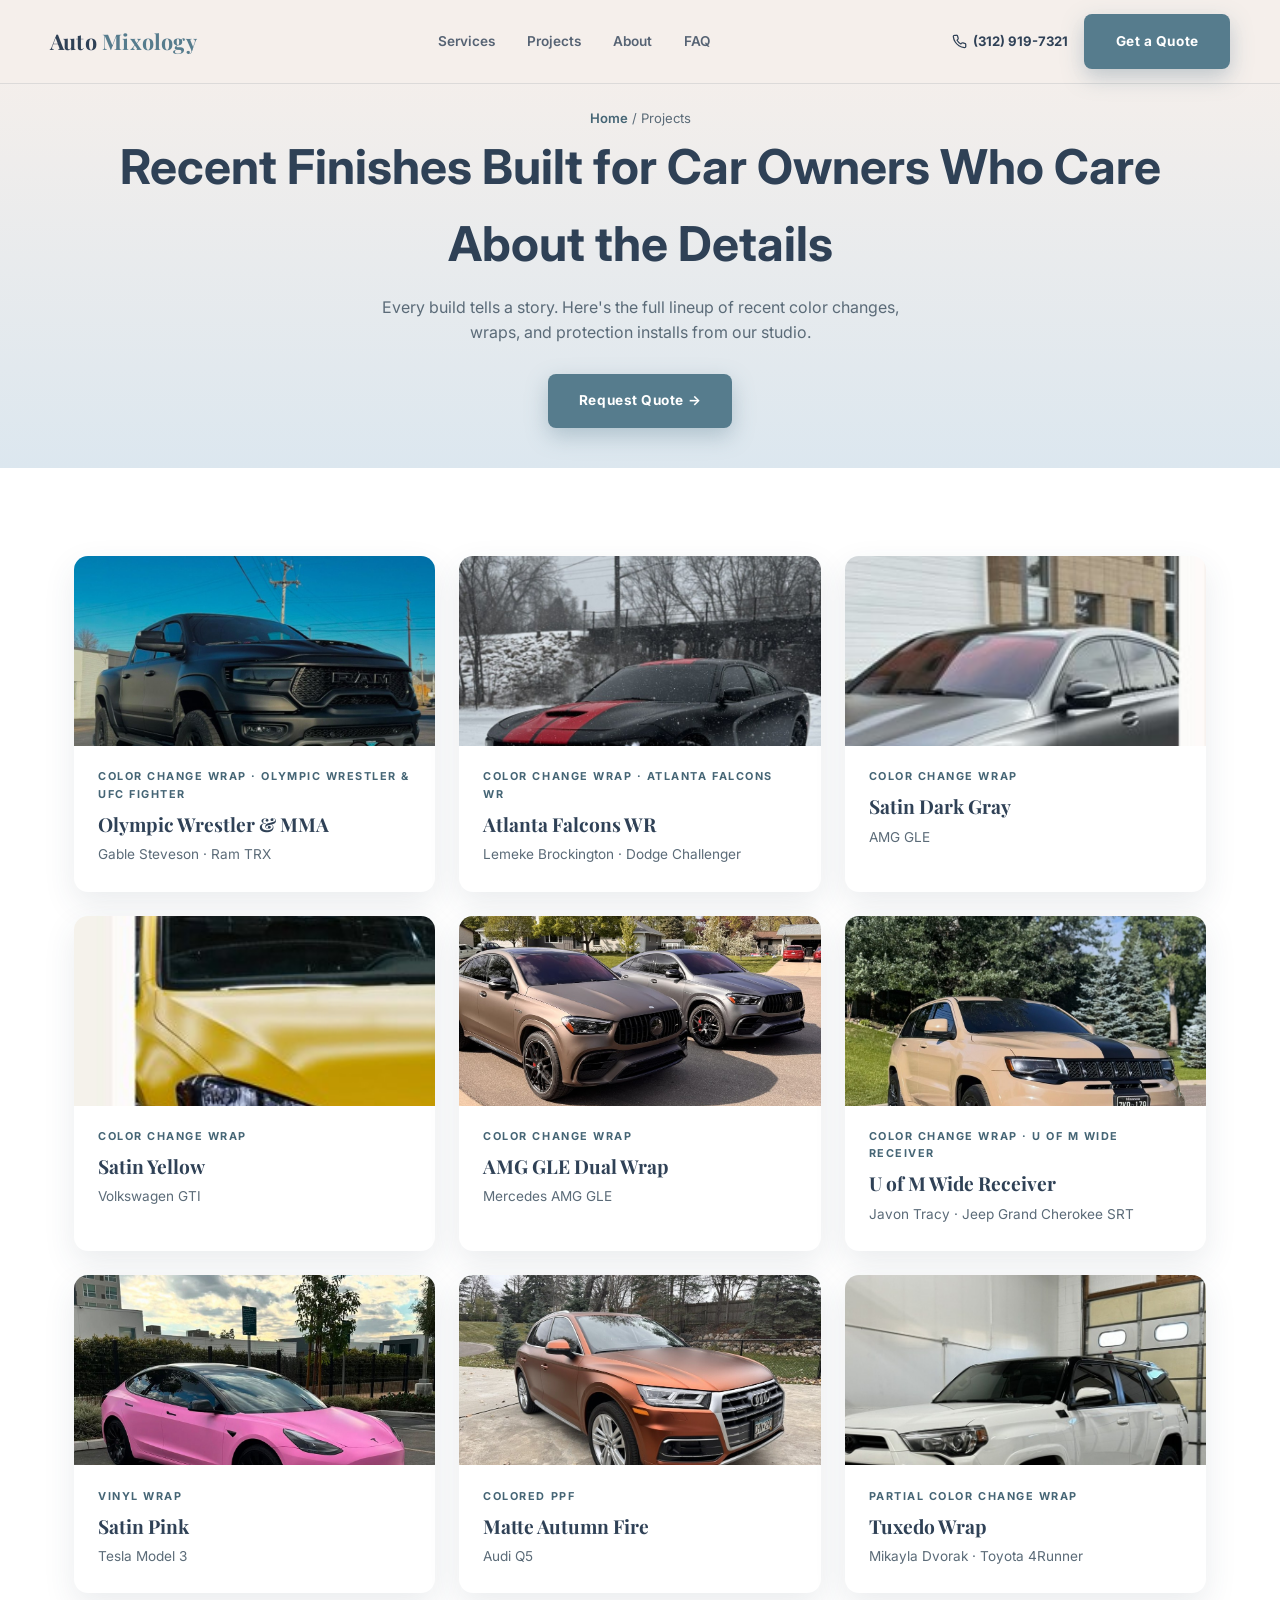
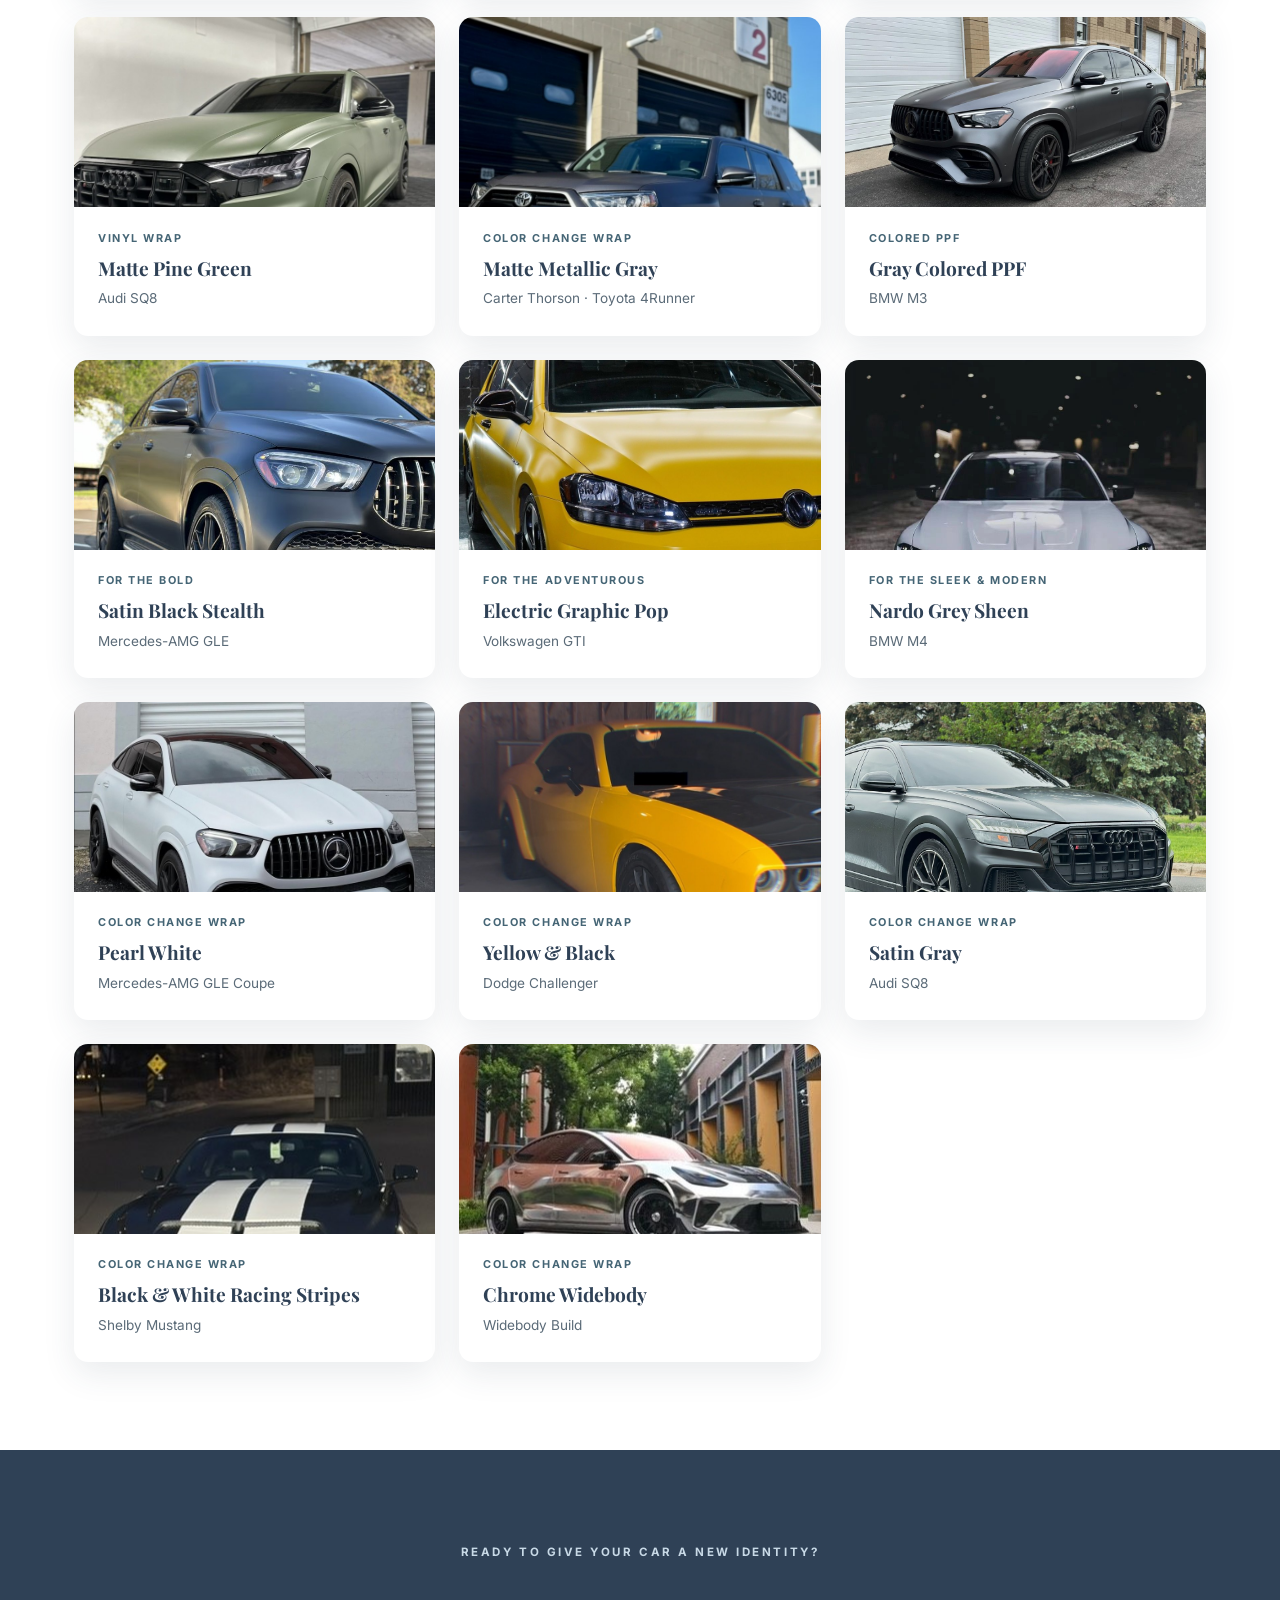
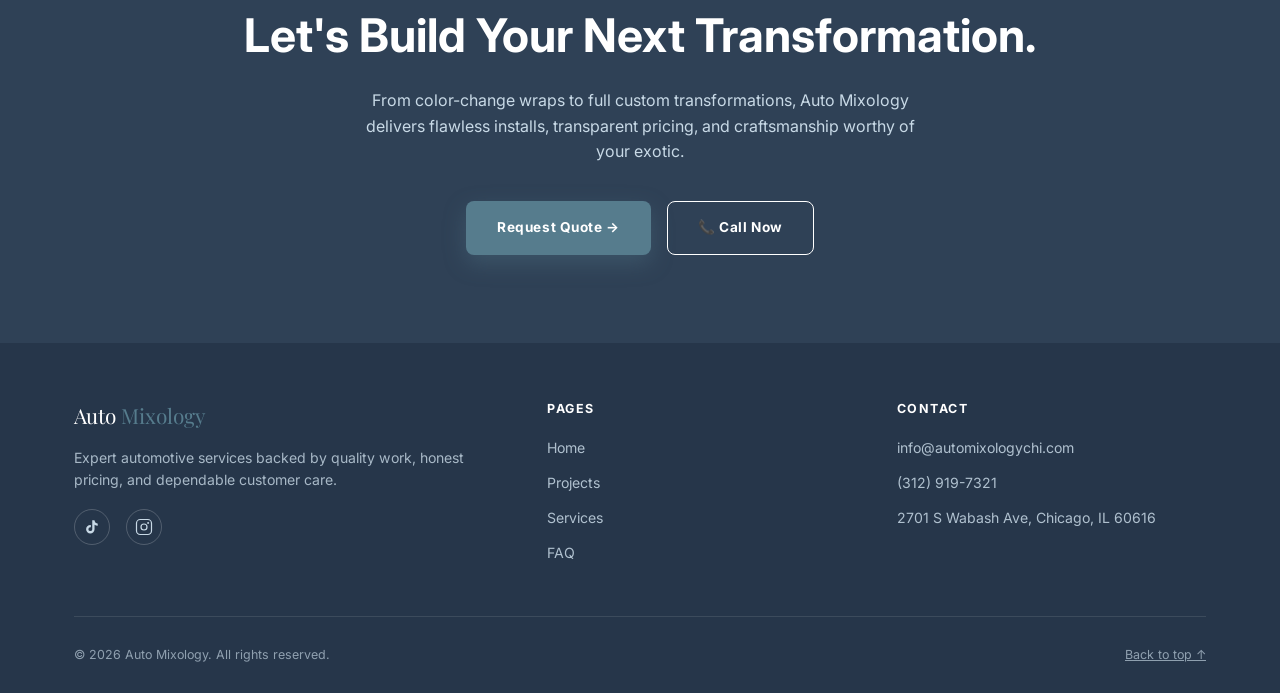
==== commit dd031764: "Replace screenshot-extracted photos with real source photography Pulled 19 original photos from the " ====
--- a/projects.html
+++ b/projects.html
@@ -190,6 +190,51 @@
           <p class="project-card__eyebrow">For the Sleek &amp; Modern</p>
           <h3 class="project-card__title">Nardo Grey Sheen</h3>
           <p class="project-card__vehicle">BMW M4</p>
+        </div>
+      </div>
+
+      <div class="project-card fade-up">
+        <div class="project-card__swatch"><img src="images/pearl-white-gle.jpg" alt="Pearl white wrap on a Mercedes-AMG GLE Coupe" loading="lazy" /></div>
+        <div class="project-card__body">
+          <p class="project-card__eyebrow">Color Change Wrap</p>
+          <h3 class="project-card__title">Pearl White</h3>
+          <p class="project-card__vehicle">Mercedes-AMG GLE Coupe</p>
+        </div>
+      </div>
+
+      <div class="project-card fade-up">
+        <div class="project-card__swatch"><img src="images/yellow-black-challenger.jpg" alt="Yellow and black color change wrap on a Dodge Challenger" loading="lazy" /></div>
+        <div class="project-card__body">
+          <p class="project-card__eyebrow">Color Change Wrap</p>
+          <h3 class="project-card__title">Yellow &amp; Black</h3>
+          <p class="project-card__vehicle">Dodge Challenger</p>
+        </div>
+      </div>
+
+      <div class="project-card fade-up">
+        <div class="project-card__swatch"><img src="images/gray-audi-sq8.jpg" alt="Gray color change wrap on an Audi SQ8" loading="lazy" /></div>
+        <div class="project-card__body">
+          <p class="project-card__eyebrow">Color Change Wrap</p>
+          <h3 class="project-card__title">Satin Gray</h3>
+          <p class="project-card__vehicle">Audi SQ8</p>
+        </div>
+      </div>
+
+      <div class="project-card fade-up">
+        <div class="project-card__swatch"><img src="images/black-white-shelby-mustang.jpg" alt="Black and white color change wrap on a Shelby Mustang" loading="lazy" /></div>
+        <div class="project-card__body">
+          <p class="project-card__eyebrow">Color Change Wrap</p>
+          <h3 class="project-card__title">Black &amp; White Racing Stripes</h3>
+          <p class="project-card__vehicle">Shelby Mustang</p>
+        </div>
+      </div>
+
+      <div class="project-card fade-up">
+        <div class="project-card__swatch"><img src="images/chrome-widebody.jpg" alt="Chrome color change wrap on a widebody sports car" loading="lazy" /></div>
+        <div class="project-card__body">
+          <p class="project-card__eyebrow">Color Change Wrap</p>
+          <h3 class="project-card__title">Chrome Widebody</h3>
+          <p class="project-card__vehicle">Widebody Build</p>
         </div>
       </div>
 
